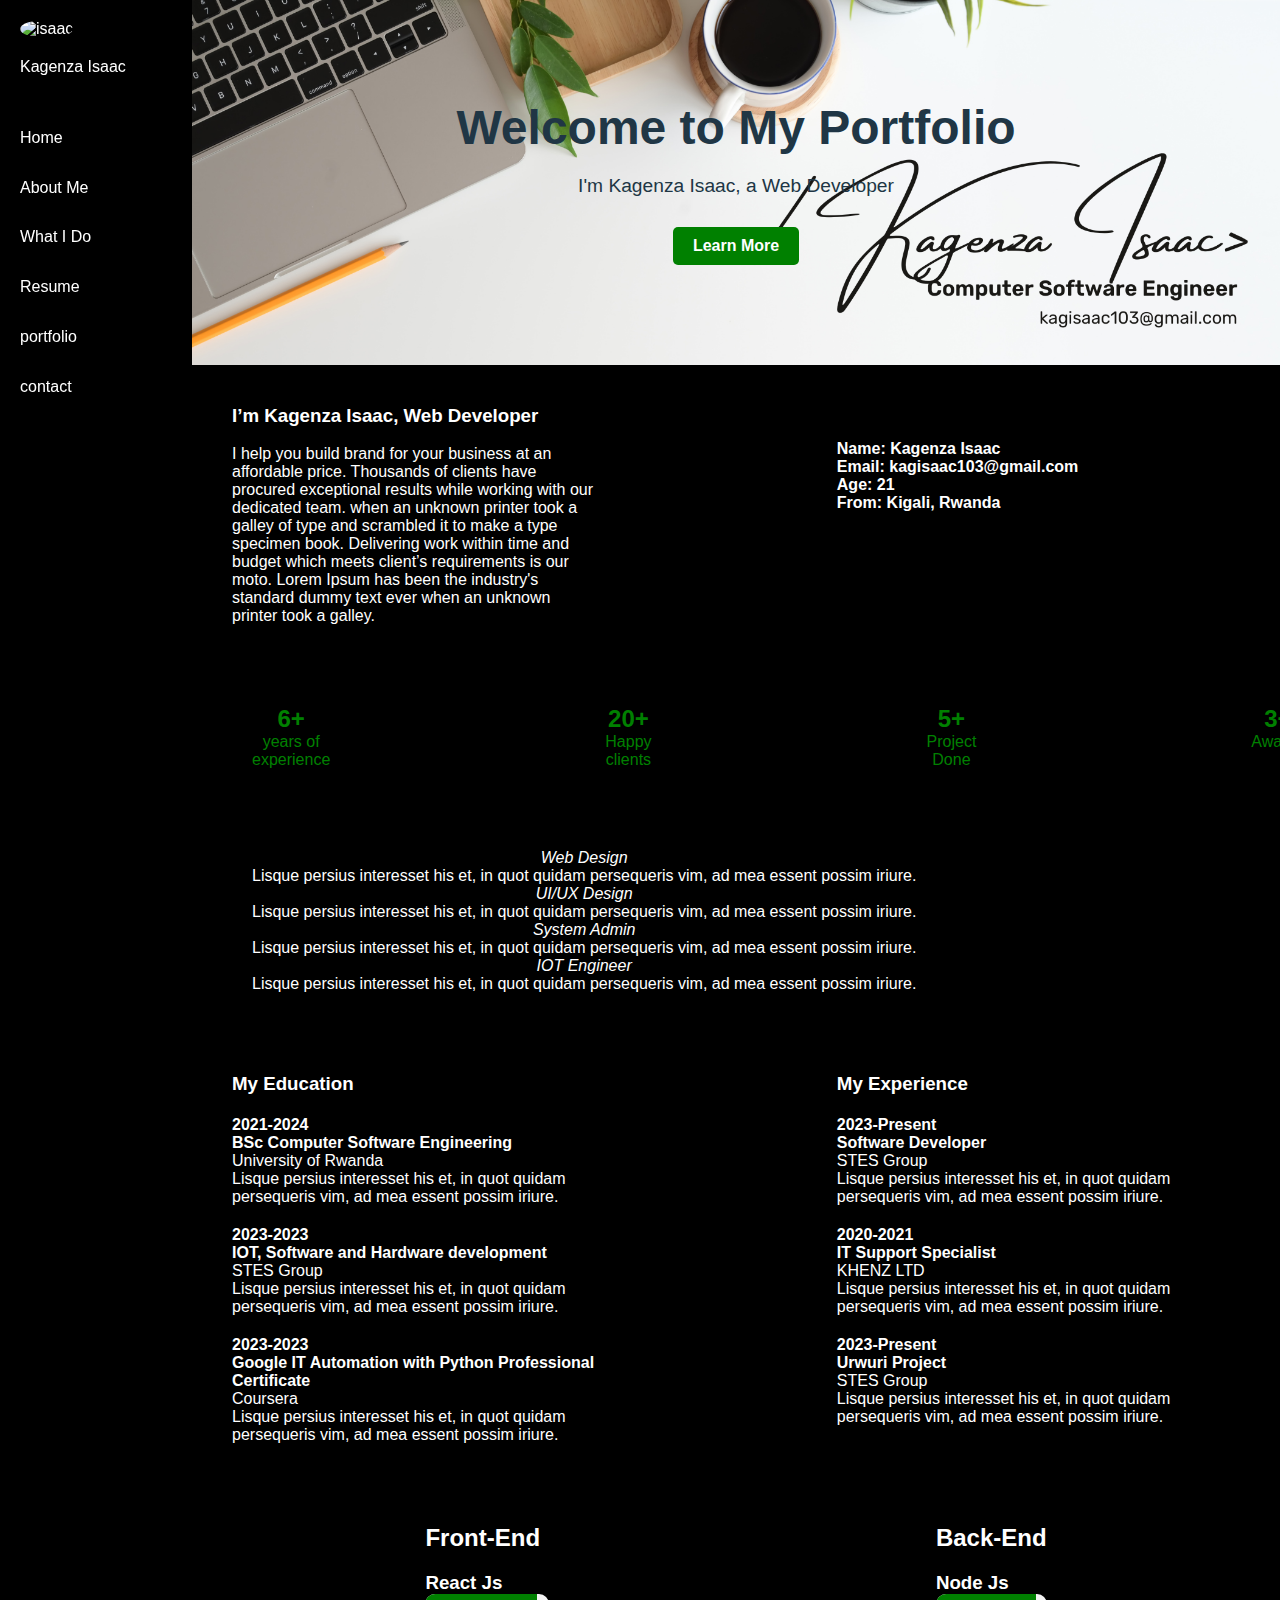
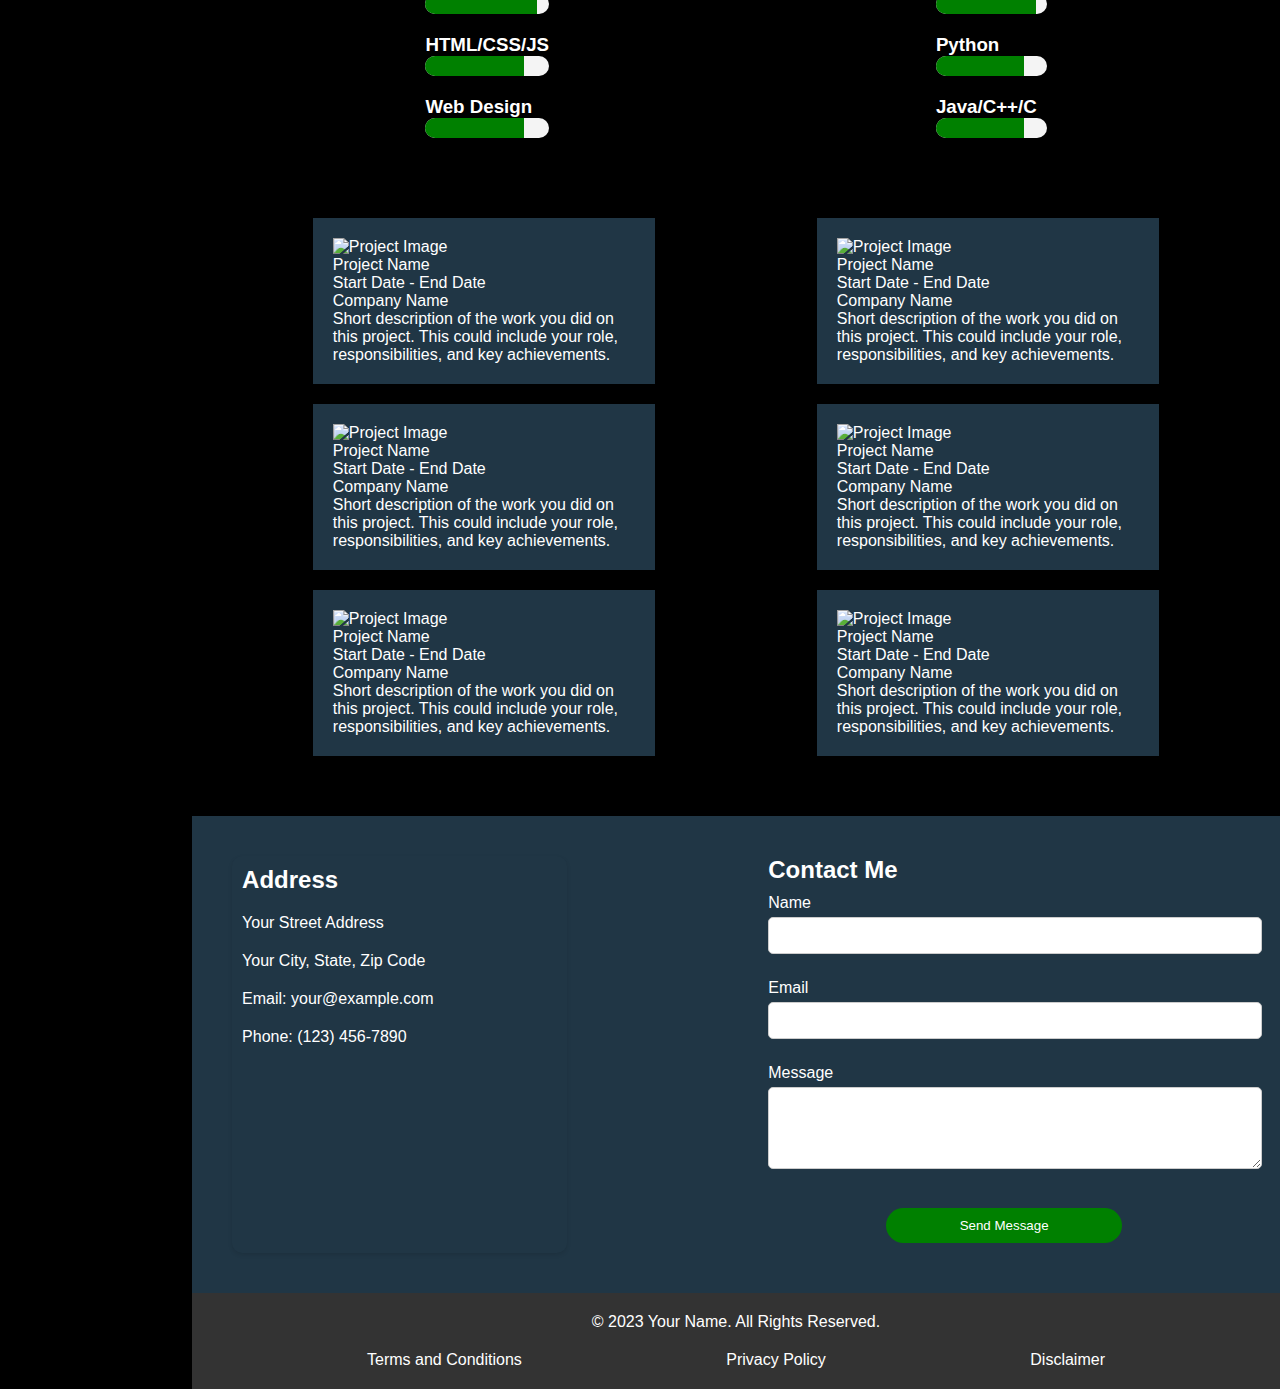
==== index.html @ 33e5f8c3 "my portfolio" ====
<!DOCTYPE html>
<html lang="en">
<head>
    <meta charset="UTF-8">
    <meta name="viewport" content="width=device-width, initial-scale=1.0">
    <link rel="stylesheet" href="https://cdnjs.cloudflare.com/ajax/libs/font-awesome/6.4.2/css/all.min.css" integrity="sha512-z3gLpd7yknf1YoNbCzqRKc4qyor8gaKU1qmn+CShxbuBusANI9QpRohGBreCFkKxLhei6S9CQXFEbbKuqLg0DA==" crossorigin="anonymous" referrerpolicy="no-referrer" />
    <link rel="stylesheet" href="./stayle.css">
    <title>Isaac</title>
</head>
<header>
  <nav>
    <div><img src="./Myself/isaac_pic1.jpg" alt="isaac"><br> Kagenza Isaac</div>
        <div>
            <ul>
                <li>Home</li>
                <li>About Me</li>
                <li>What I Do</li>
                <li>Resume</li>
                <li>portfolio</li>
                <li>contact</li>
            </ul>
        </div>
   </nav>     
</header>

  
    
<body>
  <section class="hero">
    <div class="hero-content">
      <h1>Welcome to My Portfolio</h1>
      <p>I'm Kagenza Isaac, a Web Developer</p>
      <a href="#about" class="cta-button">Learn More</a>
    </div>
  </section>
    <div id="about">
     
      
        <div id="dicription">
            <h3>I’m Kagenza Isaac, Web Developer</h3>
            <p>I help you build brand for your business at an affordable price. Thousands of clients have procured exceptional results while working with our dedicated team. when an unknown printer took a galley of type and scrambled it to make a type specimen book.
                Delivering work within time and budget which meets client’s requirements is our moto. Lorem Ipsum has been the industry's standard dummy text ever when an unknown printer took a galley.</p>    
        </div>
        <div id="address-location">
            <h4><b>Name:</b> Kagenza Isaac</h4>
            <h4><b>Email:</b> kagisaac103@gmail.com</h4>
            <h4><b>Age:</b> 21</h4>
            <h4><b>From:</b> Kigali, Rwanda</h4>           

        </div>

    </div>
    <div id="experience">
        <div id="exp_block">
            <h2>6+</h2>
            <p>years of experience</p>
        </div>
        <div id="exp_block">
            <h2>20+</h2>
            <p>Happy clients</p>
        </div>
        <div id="exp_block">
            <h2>5+</h2>
            <p>Project Done</p>
        </div>
        <div id="exp_block">
            <h2>3+</h2>
            <p>Awards</p>
        </div>

    </div>
    <div id="what_i_do">
        <div id="task">
            <i class="fa-solid fa-laptop fa-beat-fade">Web Design</i>
            <p>Lisque persius interesset his et, in quot quidam persequeris vim, ad mea essent possim iriure.</p>
                   
        </div>
        <div id="task">
            <i class="fa-solid fa-laptop fa-beat-fade">UI/UX Design</i>
            <p>Lisque persius interesset his et, in quot quidam persequeris vim, ad mea essent possim iriure.</p>
                   
        </div>
        <div id="task">
            <i class="fa-solid fa-laptop fa-beat-fade">System Admin</i>
            <p>Lisque persius interesset his et, in quot quidam persequeris vim, ad mea essent possim iriure.</p>
                   
        </div>
        <div id="task">
            <i class="fa-solid fa-laptop fa-beat-fade">IOT Engineer</i>
            <p>Lisque persius interesset his et, in quot quidam persequeris vim, ad mea essent possim iriure.</p>
                   
        </div>

    </div>
    <div id="resume">
        <div id="education">
            <h3>My Education</h3>
            <div id="edu_componet">
                <p><b>2021-2024</b></p>
                <h4>BSc Computer Software Engineering</h4>
                <p>University of Rwanda</p>
                <p>Lisque persius interesset his et, in quot quidam persequeris vim, ad mea essent possim iriure.</p>
                
            </div>
            <div id="edu_componet">
                <p><b>2023-2023</b></p>
                <h4>IOT, Software and Hardware development</h4>
                <p>STES Group</p>
                <p>Lisque persius interesset his et, in quot quidam persequeris vim, ad mea essent possim iriure.</p>
                
            </div>
            <div id="edu_componet">
                <p><b>2023-2023</b></p>
                <h4>Google IT Automation with Python Professional Certificate</h4>
                <p>Coursera </p>
                <p>Lisque persius interesset his et, in quot quidam persequeris vim, ad mea essent possim iriure.</p>
                
            </div>
           
        </div>
        <div id="education">
            <h3>My Experience</h3>
            <div id="edu_componet">
                <p><b>2023-Present</b></p>
                <h4>Software  Developer</h4>
                <p>STES Group</p>
                <p>Lisque persius interesset his et, in quot quidam persequeris vim, ad mea essent possim iriure.</p>
                
            </div>
            <div id="edu_componet">
                <p><b>2020-2021</b></p>
                <h4>IT Support Specialist</h4>
                <p>KHENZ LTD</p>
                <p>Lisque persius interesset his et, in quot quidam persequeris vim, ad mea essent possim iriure.</p>
                
            </div>
            <div id="edu_componet">
                <p><b>2023-Present</b></p>
                <h4>Urwuri Project</h4>
                <p>STES Group </p>
                <p>Lisque persius interesset his et, in quot quidam persequeris vim, ad mea essent possim iriure.</p>
                
            </div>
           
        </div>

    </div>
    <div id="my_skill">
        <div class="frontEnd-skill">
            <h2>Front-End</h2>
            <div class="skill-item">
              <h3>React Js</h3>
              <div class="progress">
                <div class="progress-bar" style="width: 90%;"></div>
              </div>
            </div>
            <div class="skill-item">
              <h3>HTML/CSS/JS</h3>
              <div class="progress">
                <div class="progress-bar" style="width: 80%;"></div>
              </div>
            </div>
            <div class="skill-item">
                <h3>Web Design</h3>
                <div class="progress">
                  <div class="progress-bar" style="width: 80%;"></div>
                </div>
              </div>
            <!-- Add more skill items here -->
          </div>
          <div class="BackEnd-skill">
            <h2>Back-End </h2>
            <div class="skill-item">
              <h3>Node Js</h3>
              <div class="progress">
                <div class="progress-bar" style="width: 90%;"></div>
              </div>
            </div>
            <div class="skill-item">
              <h3>Python </h3>
              <div class="progress">
                <div class="progress-bar" style="width: 80%;"></div>
              </div>
            </div>
            <div class="skill-item">
                <h3>Java/C++/C </h3>
                <div class="progress">
                  <div class="progress-bar" style="width: 80%;"></div>
                </div>
              </div>
            <!-- Add more skill items here -->
          </div>  
    </div>
    <div id="My-work">
        <div class="card">
            <img src="/Myself/custom-duty.jpg" alt="Project Image">
            <div class="card-content">
              <div class="project-name">Project Name</div>
              <div class="date">Start Date - End Date</div>
              <div class="company">Company Name</div>
              <div class="description">
                Short description of the work you did on this project. This could include your role, responsibilities, and key achievements.
              </div>
            </div>
          </div>
          <div class="card">
            <img src="/Myself/custom-duty.jpg" alt="Project Image">
            <div class="card-content">
              <div class="project-name">Project Name</div>
              <div class="date">Start Date - End Date</div>
              <div class="company">Company Name</div>
              <div class="description">
                Short description of the work you did on this project. This could include your role, responsibilities, and key achievements.
              </div>
            </div>
          </div>
          <div class="card">
            <img src="/Myself/custom-duty.jpg" alt="Project Image">
            <div class="card-content">
              <div class="project-name">Project Name</div>
              <div class="date">Start Date - End Date</div>
              <div class="company">Company Name</div>
              <div class="description">
                Short description of the work you did on this project. This could include your role, responsibilities, and key achievements.
              </div>
            </div>
          </div>
        <div class="card">
            <img src="/Myself/custom-duty.jpg" alt="Project Image">
            <div class="card-content">
              <div class="project-name">Project Name</div>
              <div class="date">Start Date - End Date</div>
              <div class="company">Company Name</div>
              <div class="description">
                Short description of the work you did on this project. This could include your role, responsibilities, and key achievements.
              </div>
            </div>
          </div>
          <div class="card">
            <img src="/Myself/custom-duty.jpg" alt="Project Image">
            <div class="card-content">
              <div class="project-name">Project Name</div>
              <div class="date">Start Date - End Date</div>
              <div class="company">Company Name</div>
              <div class="description">
                Short description of the work you did on this project. This could include your role, responsibilities, and key achievements.
              </div>
            </div>
          </div>
          <div class="card">
            <img src="/Myself/custom-duty.jpg" alt="Project Image">
            <div class="card-content">
              <div class="project-name">Project Name</div>
              <div class="date">Start Date - End Date</div>
              <div class="company">Company Name</div>
              <div class="description">
                Short description of the work you did on this project. This could include your role, responsibilities, and key achievements.
              </div>
            </div>
          </div>

    </div>
    <div id="contact">
        <div class="contact-container">
            <div class="address">
                <h2>Address</h2>
                <p>Your Street Address</p>
                <p>Your City, State, Zip Code</p>
                <p>Email: your@example.com</p>
                <p>Phone: (123) 456-7890</p>
                <div class="social-icons">
                  <a href="#"><i class="fab fa-facebook"></i></a>
                  <a href="#"><i class="fab fa-twitter"></i></a>
                  <a href="#"><i class="fab fa-linkedin"></i></a>
                  <a href="#"><i class="fa-brands fa-instagram"></i></a>
                  <!-- Add more social media icons here -->
                </div>
              </div>
            <div class="contact-form">
              <h2>Contact Me</h2>
              <form>
                <div class="form-group">
                  <label for="name">Name</label>
                  <input type="text" id="name" name="name" required>
                </div>
                <div class="form-group">
                  <label for="email">Email  </label>
                  <input type="text" id="email" name="email" required>
                </div>
                <div class="form-group">
                  <label for="message">Message</label>
                  <textarea id="message" name="message" rows="4" required></textarea>
                </div>
                <button type="submit">Send Message</button>
              </form>
            </div>
          </div>


    </div>
    <footer>
        <div class="footer">
            &copy; 2023 Your Name. All Rights Reserved.
            <div class="footer-links">
              <a href="#">Terms and Conditions</a>
              <a href="#">Privacy Policy</a>
              <a href="#">Disclaimer</a>
            </div>
          </div>
    </footer>
    
</body>
</html>
---- stayle.css ----
/* Reset default margin and padding */
body, h1, h2, h3, h4, p, ul, li {
    margin: 0;
    padding: 0;
  }
  

  
  /* Set up responsive font size */
  html {
    font-size: 16px;
  }
  
  @media (max-width: 768px) {
    html {
      font-size: 14px;
    }
  }
  
  /* Basic styling */
  body {
    font-family: Arial, sans-serif;
    background-color: #f4f4f4;
  }
  /* Dark mode */

body {
    color: white;
    background-color: #000000;
    padding-left: 15%;
  }
  /* Header */
header {
    display: flex;
    flex-direction: column;
    justify-content: space-between;
    align-items: center;
    padding: 20px;
    /* background-color: #203645; */
    background-image: url("./Myself/water.jpg");
    color: white;
    position: fixed;
    left: 0;
    top: 0;
    bottom: 0;
  }
  
  header img {
    width: 100px;
    height: 100px;
    border-radius: 50%;
    margin-bottom: 20px;
  }
  
  header ul {
    list-style: none;
    display: flex;
    flex-direction: column;
    margin-top: 50%;
  }
  
  header li {
    margin-bottom: 30%;
    cursor: pointer;
  }
  
  /* Main content sections */
  #about, #experience, #what_i_do, #resume, #my_skill, #My-work, #contact {
    padding: 40px;
  }
  .hero {
    background-image: url('./Myself/linkedin\ banner.png');
    background-size:cover;
        
    background-position: center;
    color: #203645;
    text-align: center;
    padding: 100px 0;
  }
  .hero back
  .hero-content {
    max-width: 800px;
    margin: 0 auto;
  
  }
  
  .hero h1 {
    font-size: 3rem;
    margin-bottom: 20px;
  }
  
  .hero p {
    font-size: 1.2rem;
    margin-bottom: 30px;
  }
  
  .cta-button {
    display: inline-block;
    background-color: green;
    color: white;
    padding: 10px 20px;
    border: none;
    border-radius: 5px;
    text-decoration: none;
    font-weight: bold;
    transition: background-color 0.3s ease;
  }
  
  .cta-button:hover {
    background-color: darkgreen;
  }
  

  
  /* About section */
  #about {
    display: flex;
    justify-content:flex-end;
    padding: 40px;
    gap: 20%;
    
  }
  #dicription h3{
    margin-bottom: 5%;
  }
  #address-location{
    margin: 3.5%;
    align-items: flex-end;

  }



  
  
  #about > div {
    width: 48%;
  }
  
  /* Experience section */
  #experience {
    display: flex;
    justify-content: start;
    align-items: start;
    padding: 40px;
    color: green;  
    background-color: #000000;
    text-size-adjust: 10%;
    
    gap: 45%;
  }
  
  #exp_block {
    text-align: center;
    padding: 0 20px;
  }
  
  /* What I Do section */
  #what_i_do {
    display: flex;
    flex-wrap: wrap;
    justify-content:start;
    align-items: center;
    padding: 40px;
    
  }
  
  #task {
    
    text-align: center;
    padding: 0 20px;
    /* width: 15%; */
  }
  
  /* Resume section */
  #resume {
    display: flex;
    justify-content: space-between;
    padding: 40px;
    gap: 20%;
  }
  
  #education, #experience {
    width: 48%;
    

  }
  #edu_componet{
    padding-top: 5%;
    
  }
  
  /* My Skill section */
  #my_skill {
    display: flex;
    justify-content: space-around;
    align-items: center;
    padding: 40px;
  }
  
  .skill-item {
    margin-top: 20px;
  }
  
  .progress {
    background-color: #f4f4f4;
    height: 20px;
    border-radius: 10px;
    overflow: hidden;
  }
  
  .progress-bar {
    background-color: green;
    height: 100%;
  }
  
  /* My Work section */
  #My-work {
    display: flex;
    justify-content: space-around;
    align-items: center;
    flex-wrap: wrap;
    padding: 40px;
  }
  
  .card {
    width: 30%;
    height: 40%;
    padding: 20px;
    background-color: #203645;
    box-shadow: 0 2px 4px rgba(0, 0, 0, 0.1);
    margin-bottom: 20px;
  }
  
  .card img {
    max-width: 100%;
    max-height: 100%;
  }
  
  /* Contact section */
  #contact {
    padding: 40px;
    background-color: #203645;
  }
  
  .contact-container {
    display: flex;
    justify-content: space-between;
    gap: 20%;
  }
  
  .address {
    width: 40%;
    background-color: #203645;
    padding: 1%;
    border-radius: 10px;
    box-shadow: 0 2px 4px rgba(0, 0, 0, 0.1);
  }
  .address h2{
    margin-bottom: 5%;
  }
  .address p{
    margin-top: 20px;
  }
  .address div{
    margin-top: 20px;
  }
  .address a{
    margin-right:30px ;
    color: green;
  }
  .contact-form {
    width: 60%;
    margin: 0 auto; /* Center the form horizontally */
  }
  
  form {
    display: flex;
    flex-direction: column;
    margin-top: 10px; /* Adjust margin for better spacing */
  }
  
  .form-group {
    margin-bottom: 20px;
  }
  
  input,
  textarea {
    padding: 10px;
    border: 1px solid #ccc;
    border-radius: 5px;
    width: 100%; /* Use full width of the container */
    margin: 5px 0; /* Adjust vertical margin for spacing */
  }
  
  button {
    background-color: green;
    color: #fff;
    padding: 10px 20px;
    border: none;
    border-radius: 50px;
    cursor: pointer;
    width: 50%; /* Adjust button width */
    margin: 10px auto; /* Center the button horizontally and add margin */
  }
  
  
  /* Footer */
  footer {
    text-align: center;
    padding: 20px;
    background-color: #333;
    color: #fff;
    
  }
  
  .footer-links a {
    color: #fff;
    margin: 0 100px;
    margin-top: 100px;
   
    text-decoration: none;
  
  }
  .footer-links{
    margin-top: 20px;
  }
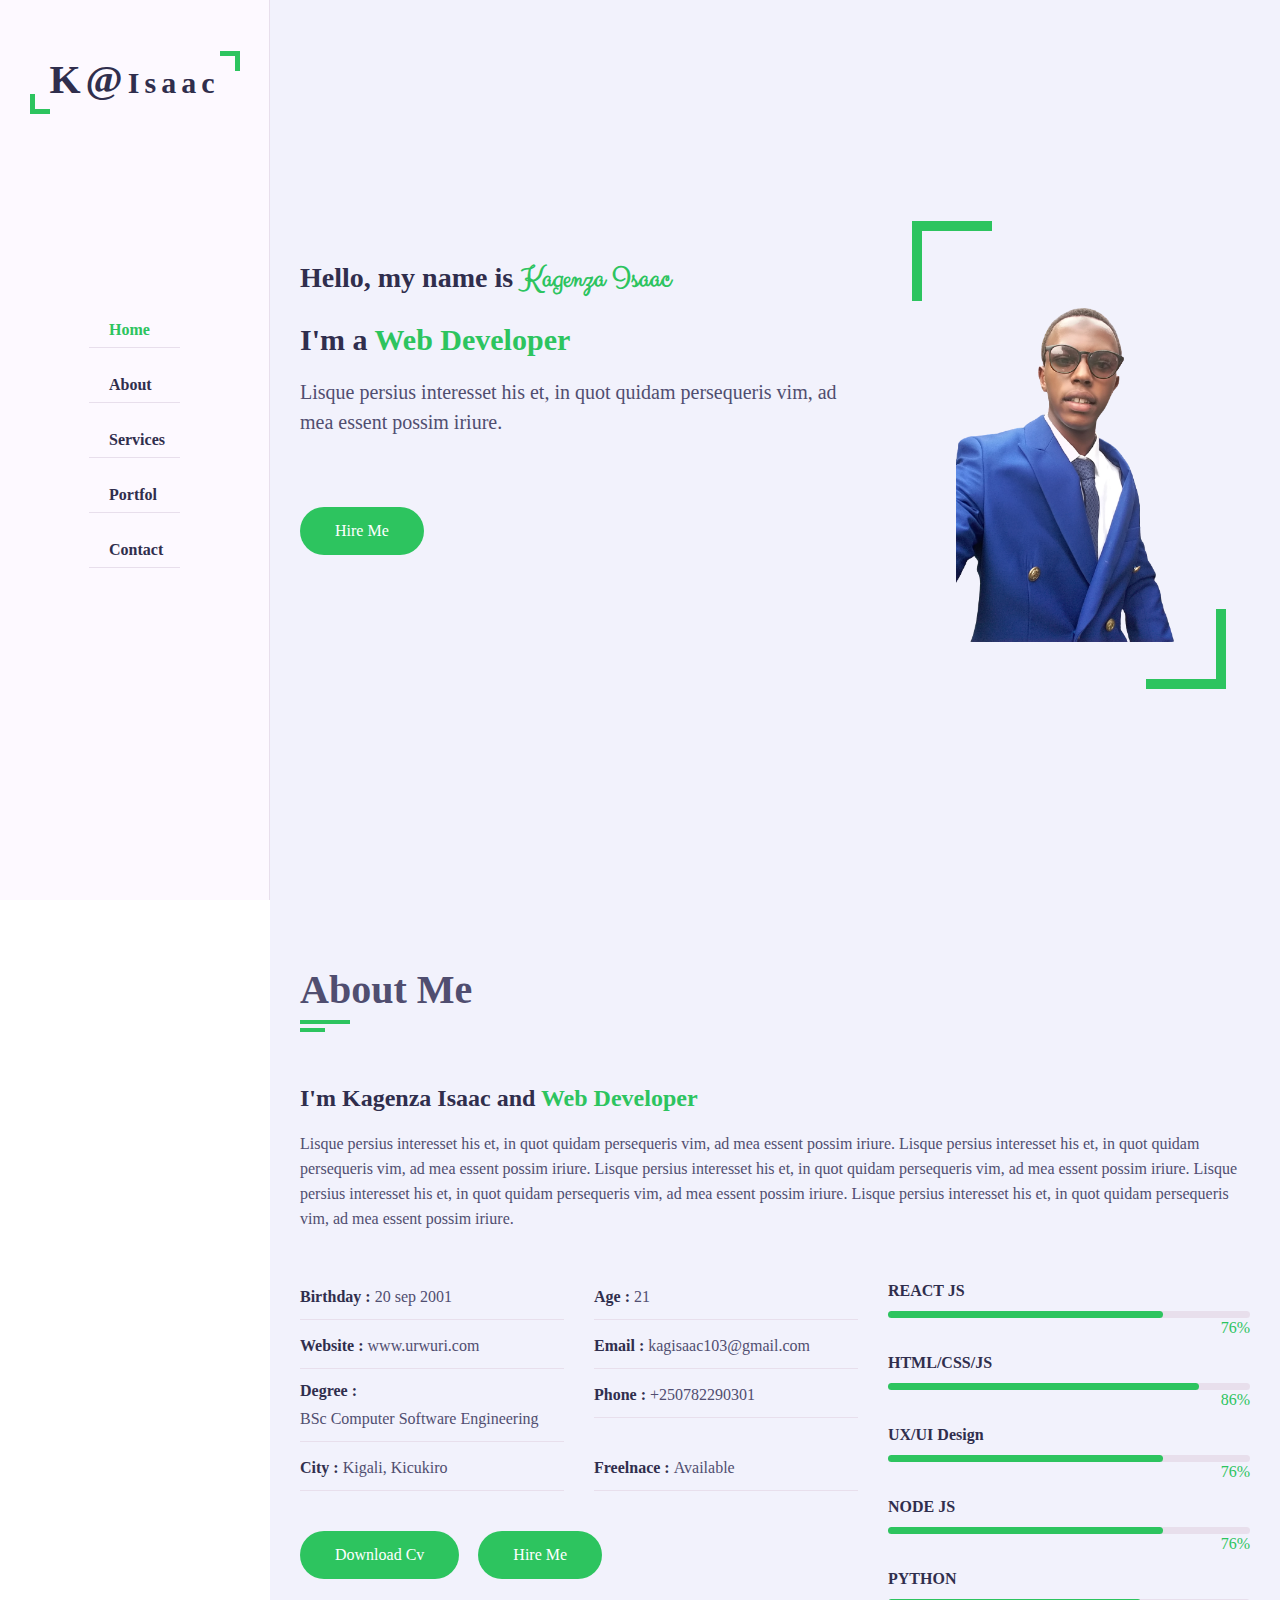
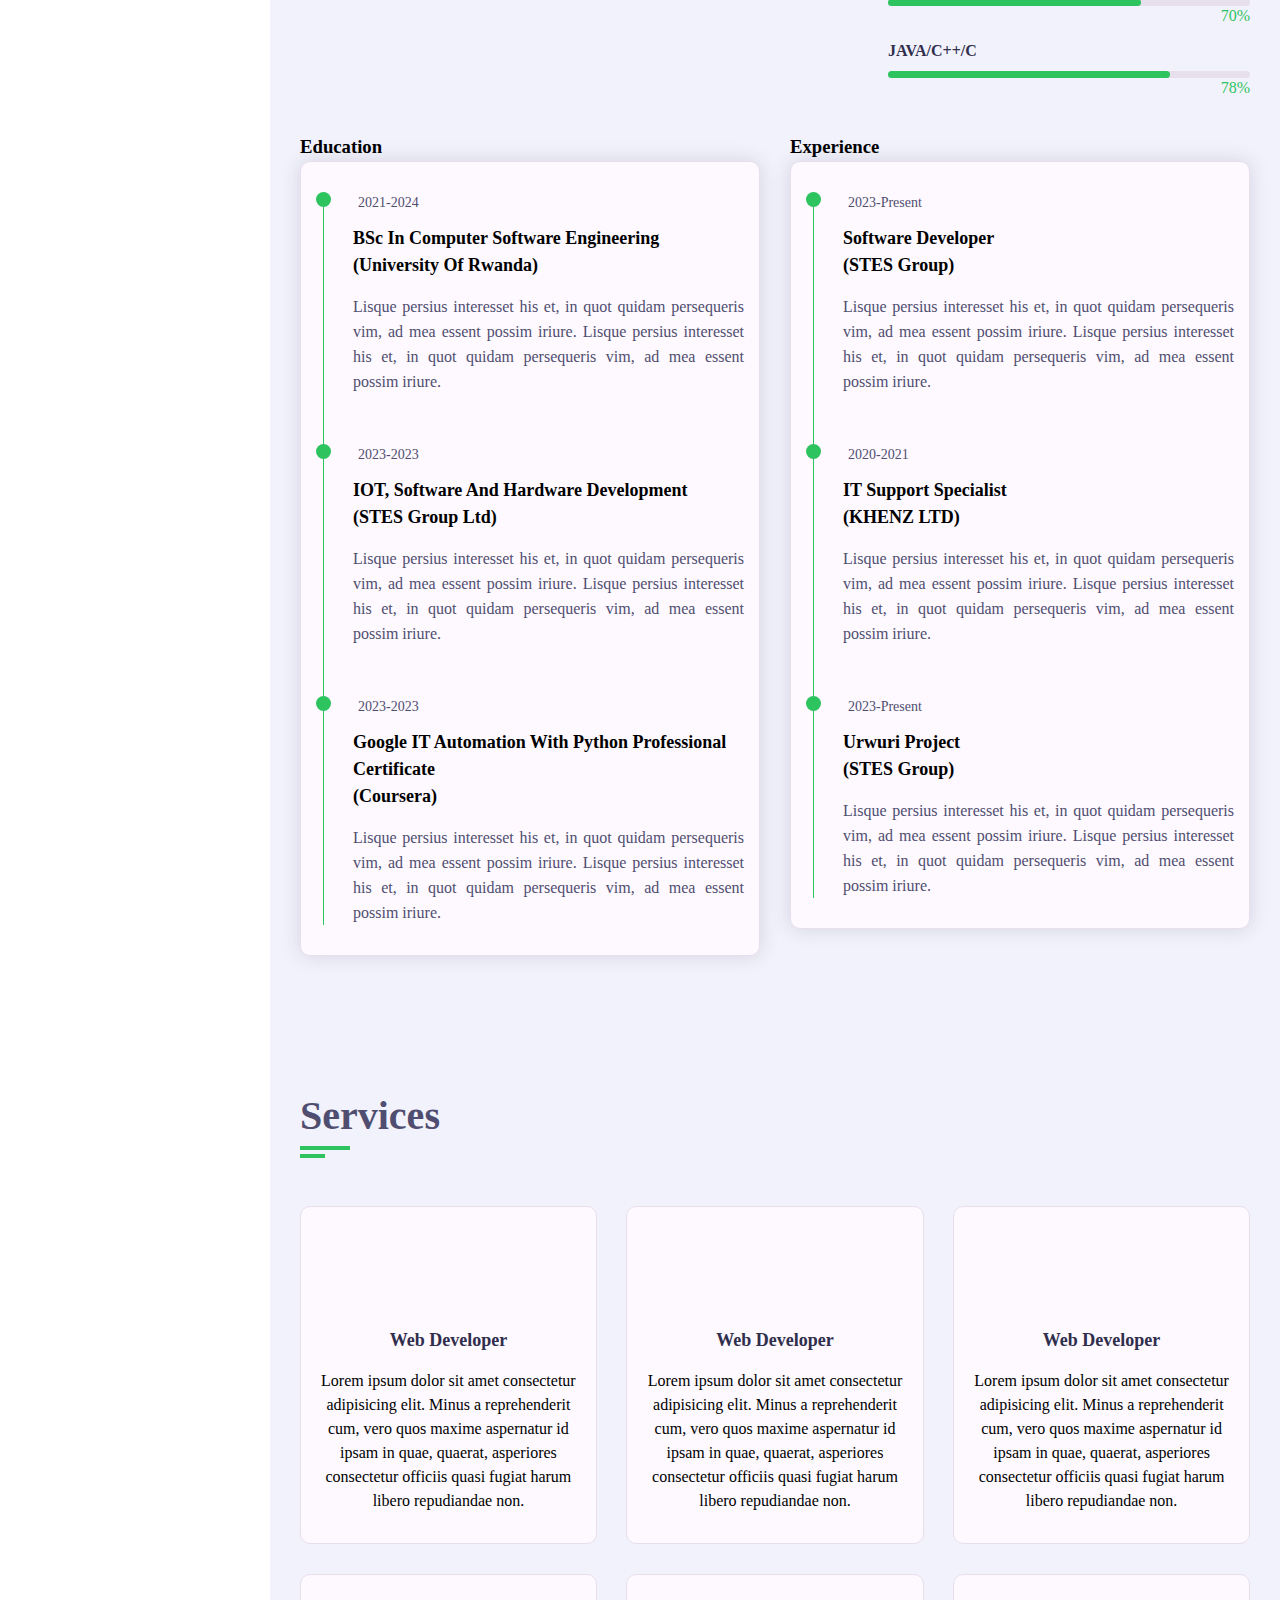
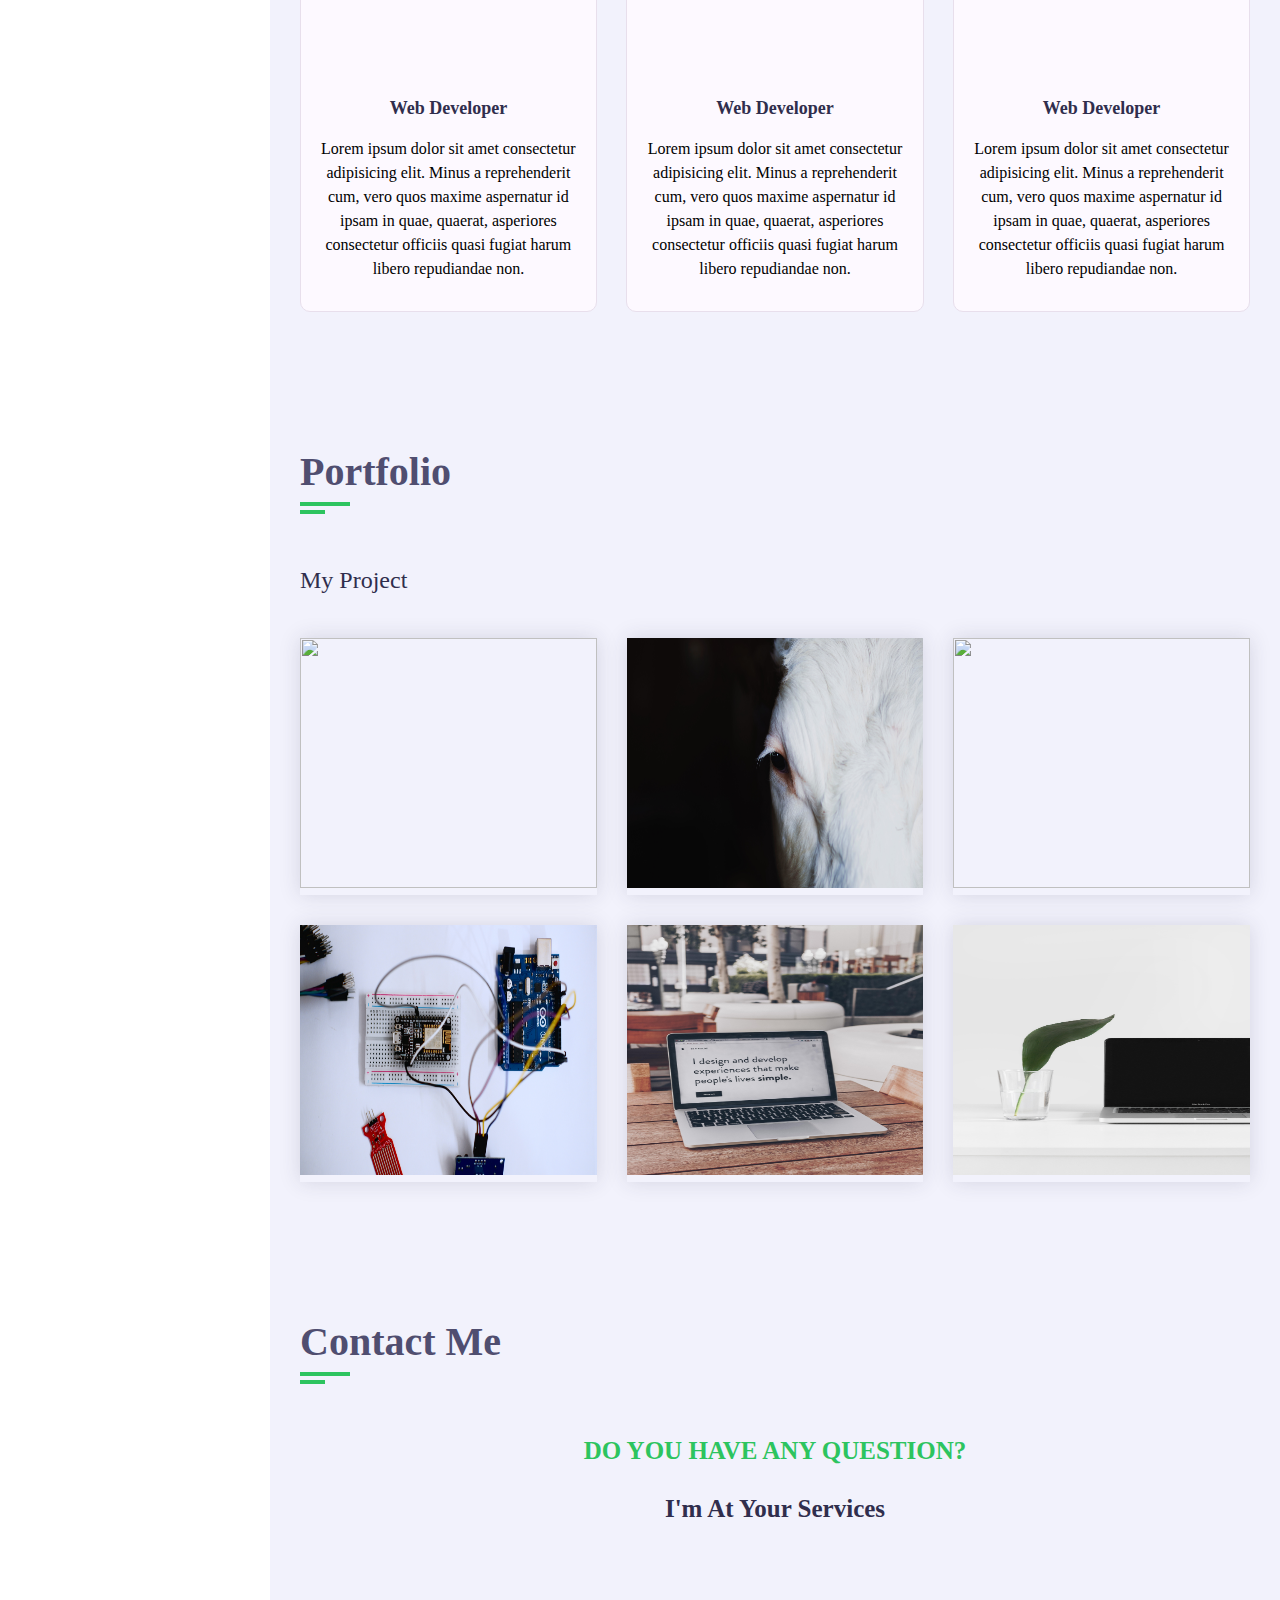
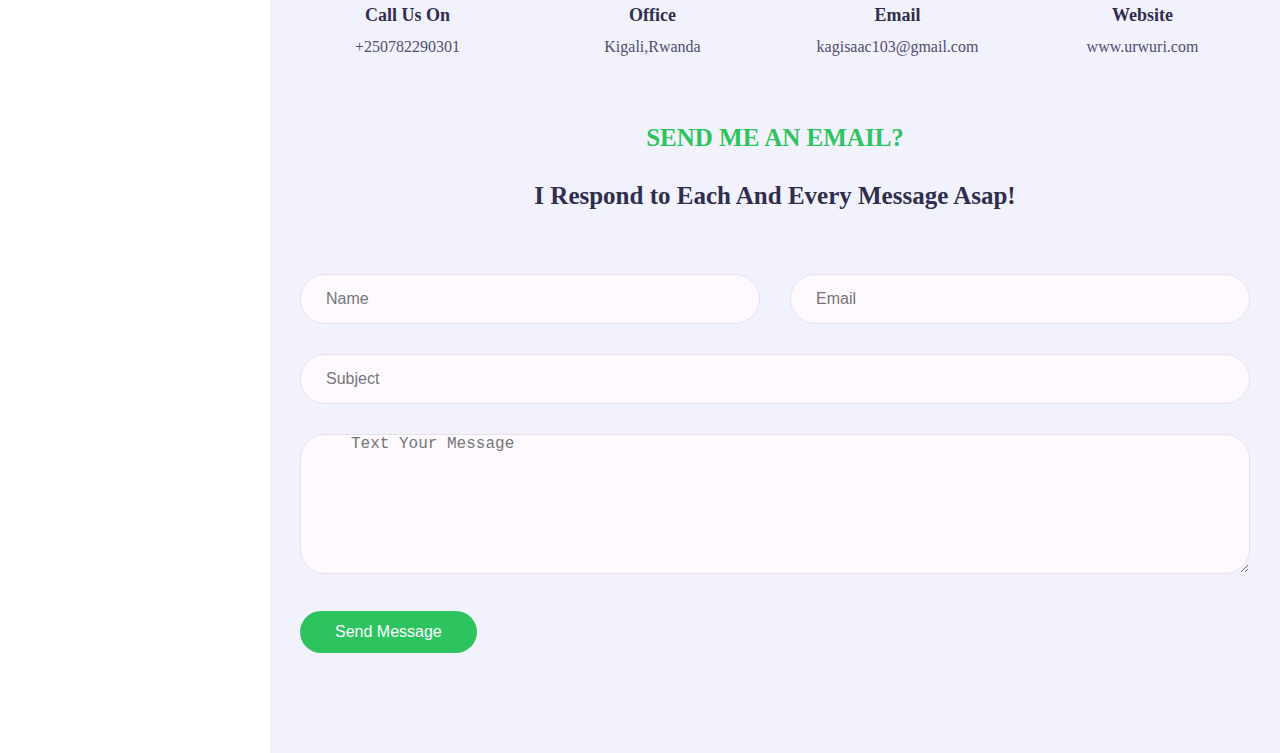
==== commit 34855f0d: "second commit for file management while preparering for deployment" ====
--- a/index.html
+++ b/index.html
@@ -4,310 +4,538 @@
     <meta charset="UTF-8">
     <meta name="viewport" content="width=device-width, initial-scale=1.0">
     <link rel="stylesheet" href="https://cdnjs.cloudflare.com/ajax/libs/font-awesome/6.4.2/css/all.min.css" integrity="sha512-z3gLpd7yknf1YoNbCzqRKc4qyor8gaKU1qmn+CShxbuBusANI9QpRohGBreCFkKxLhei6S9CQXFEbbKuqLg0DA==" crossorigin="anonymous" referrerpolicy="no-referrer" />
-    <link rel="stylesheet" href="./stayle.css">
-    <title>Isaac</title>
+    <link rel="stylesheet" href="./style.css">
+    <title>Is-haaq</title>
 </head>
-<header>
-  <nav>
-    <div><img src="./Myself/isaac_pic1.jpg" alt="isaac"><br> Kagenza Isaac</div>
-        <div>
-            <ul>
-                <li>Home</li>
-                <li>About Me</li>
-                <li>What I Do</li>
-                <li>Resume</li>
-                <li>portfolio</li>
-                <li>contact</li>
-            </ul>
+<body>
+    <!-- ====main container start ==== -->
+    <div class="main-container">
+
+        <!-- ====aside start ==== -->
+        <div class="aside " id="aside">
+           <div class="logo">
+            <a href="#"><span>k@</span>isaac</a>
+           </div>
+           <div class="nav-toggler">
+            <span></span>
+           </div>
+           <ul class="nav">
+            <li><a href="#" class="active"><i class="fa fa-home"></i>Home</a></li>
+            <li><a href="#about" ><i class="fa fa-user"></i>About</a></li>
+            <li><a href="#services" ><i class="fa fa-list"></i>Services</a></li>
+            <li><a href="#portfolio" ><i class="fa fa-briefcase"></i>Portfol</a></li>
+            <li><a href="#contact" ><i class="fa fa-comment"></i>Contact</a></li>
+
+
+
+
+           </ul>
         </div>
-   </nav>     
-</header>
-
-  
-    
-<body>
-  <section class="hero">
-    <div class="hero-content">
-      <h1>Welcome to My Portfolio</h1>
-      <p>I'm Kagenza Isaac, a Web Developer</p>
-      <a href="#about" class="cta-button">Learn More</a>
+        <!-- ====aside ends ==== -->
+
+        <div class="main-content">
+            <!-- ====Home section start ==== -->
+            <section class="home section  ">
+             <div class="container">
+               <div class="row">
+                <div class="home-info padd-15">
+                    <h3 class="hello">Hello, my name is <span>Kagenza Isaac</span></h3>
+                    <h3 class="my-profession">I'm a <span class="typing">Web Developer</span></h3>
+                    <p>Lisque persius interesset his et, in quot quidam persequeris vim, ad mea essent possim iriure.</p>
+                    <a href="#contact" class="btn hire-me">Hire Me</a>
+                </div>
+                <div class="home-img padd-15">
+                    <img src="../Myself/profile_san_background.png" alt="">
+                </div>
+               </div>
+            </div>
+            </section>      
+
+            <!-- ====Home section ends ==== -->
+            <!-- ====About section start ==== -->
+            <section class="about section " id="about">
+                <div class="container">
+                    <div class="row">
+                        <div class="section-title padd-15">
+                            <h2>About Me</h2>
+                        </div>
+                    </div>
+                    <div class="row">
+                        <div class="about-content padd-15">
+                            <div class="row">
+                                <div class="about-text padd-15">
+                                    <h3>I'm Kagenza Isaac and <span>Web Developer</span></h3>
+                                    <p>Lisque persius interesset his et, in quot quidam persequeris vim, ad mea essent possim iriure.
+                                        Lisque persius interesset his et, in quot quidam persequeris vim, ad mea essent possim iriure.
+                                        Lisque persius interesset his et, in quot quidam persequeris vim, ad mea essent possim iriure.
+                                        Lisque persius interesset his et, in quot quidam persequeris vim, ad mea essent possim iriure.
+                                        Lisque persius interesset his et, in quot quidam persequeris vim, ad mea essent possim iriure.
+                                    </p>
+                                </div>
+                            </div>
+                            <div class="row">
+                                <div class="personal-info padd-15">
+                                    <div class="row">
+                                        <div class="info-item padd-15">
+                                            <p>Birthday : <span>20 sep 2001</span></p>
+                                        </div>
+                                        <div class="info-item padd-15">
+                                            <p>Age : <span>21</span></p>
+                                        </div>
+                                        <div class="info-item padd-15">
+                                            <p>Website : <span>www.urwuri.com</span></p>
+                                        </div>
+                                        <div class="info-item padd-15">
+                                            <p>Email : <span>kagisaac103@gmail.com</span></p>
+                                        </div>
+                                        <div class="info-item padd-15">
+                                            <p>Degree : <span>BSc Computer Software Engineering</span></p>
+                                        </div>
+                                        <div class="info-item padd-15">
+                                            <p>Phone : <span>+250782290301</span></p>
+                                        </div>
+                                        <div class="info-item padd-15">
+                                            <p>City : <span>Kigali, Kicukiro</span></p>
+                                        </div>
+                                        <div class="info-item padd-15">
+                                            <p>Freelnace : <span>Available</span></p>
+                                        </div>                                        
+                                    </div>
+                                    <div class="row">
+                                        <div class="buttons padd-15">
+                                            <a href="#" class="btn">Download Cv</a>
+                                            <a href="#contact" class="btn hire-me">Hire Me</a>
+                                            
+                                        </div>
+                                    </div>
+                                </div>
+                                <div class="skills padd-15">
+                                    <div class="row">
+                                        <div class="skills-item padd-15">
+                                            <h5>REACT JS</h5>
+                                            <div class="progress">
+                                            <div class="progress-in" style="width: 76%;"></div>
+                                            <div class="skill-percent">76%</div>
+                                            </div>                                        
+                                        </div>
+                                        <div class="skills-item padd-15">
+                                            <h5>HTML/CSS/JS</h5>
+                                            <div class="progress">
+                                            <div class="progress-in" style="width: 86%;"></div>
+                                            <div class="skill-percent">86%</div>
+
+                                            </div>
+                                            
+                                        </div>
+                                        <div class="skills-item padd-15">
+                                            <h5>UX/UI Design</h5>
+                                            <div class="progress">
+                                            <div class="progress-in" style="width: 76%;"></div>
+                                            <div class="skill-percent">76%</div>
+                                            </div>
+                                            
+                                        </div>
+                                        <div class="skills-item padd-15">
+                                            <h5>NODE JS</h5>
+                                            <div class="progress">
+                                            <div class="progress-in" style="width: 76%;"></div>
+                                            <div class="skill-percent">76%</div>
+                                            </div>
+                                            
+                                        </div>
+                                        <div class="skills-item padd-15">
+                                            <h5>PYTHON</h5>
+                                            <div class="progress">
+                                            <div class="progress-in" style="width: 70%;"></div>
+                                            <div class="skill-percent">70%</div>
+                                            </div>
+                                            
+                                        </div>
+                                        <div class="skills-item padd-15">
+                                            <h5>JAVA/C++/C</h5>
+                                            <div class="progress">
+                                            <div class="progress-in" style="width: 78%;"></div>
+                                            <div class="skill-percent">78%</div>
+                                            </div>
+                                            
+                                        </div>
+                                    </div>
+                                </div>
+                            </div>
+                            <div class="row">
+                                <div class="education padd-15">
+                                    <h3 class="title">Education</h3>
+                                    <div class="row">
+                                        <div class="timeline-box padd-15">
+                                            <div class="timeline shadow-dark">
+                                                <!-- ======timeline item===== -->
+                                                <div class="timeline-item">
+                                                    <div class="circle-dot"></div>
+                                                       <h3 class="timeline-date">
+                                                         <i class="fa fa-calendar"></i> 2021-2024 
+                                                           
+                                                       </h3>
+                                                       <h4 class="timeline-title">BSc in Computer Software Engineering <br>(University of Rwanda) </h4> 
+                                                       <p class="timeline-text">
+                                                        Lisque persius interesset his et, in quot quidam persequeris vim, ad mea essent possim iriure.
+                                                        Lisque persius interesset his et, in quot quidam persequeris vim, ad mea essent possim iriure.                           
+                                                       </p>                                              
+                                                </div>
+                                                 <!-- ======timeline item===== -->
+                                                 <div class="timeline-item">
+                                                    <div class="circle-dot"></div>
+                                                       <h3 class="timeline-date">
+                                                         <i class="fa fa-calendar"></i> 2023-2023
+                                                       </h3>
+                                                       <h4 class="timeline-title">IOT, Software and Hardware development <br>(STES Group ltd) </h4> 
+                                                       <p class="timeline-text">
+                                                        Lisque persius interesset his et, in quot quidam persequeris vim, ad mea essent possim iriure.
+                                                        Lisque persius interesset his et, in quot quidam persequeris vim, ad mea essent possim iriure.                           
+                                                       </p>                                              
+                                                </div>
+                                                 <!-- ======timeline item===== -->
+                                                 <div class="timeline-item">
+                                                    <div class="circle-dot"></div>
+                                                       <h3 class="timeline-date">
+                                                         <i class="fa fa-calendar"></i> 2023-2023
+                                                       </h3>
+                                                       <h4 class="timeline-title">Google IT Automation with Python Professional Certificate <br>(Coursera) </h4> 
+                                                       <p class="timeline-text">
+                                                        Lisque persius interesset his et, in quot quidam persequeris vim, ad mea essent possim iriure.
+                                                        Lisque persius interesset his et, in quot quidam persequeris vim, ad mea essent possim iriure.                           
+                                                       </p>                                              
+                                                </div>
+                                            </div>
+                                        </div>
+                                    </div>
+                                </div>
+                                <div class="experience padd-15">
+                                    <h3 class="title">Experience</h3>
+                                    <div class="row">
+                                    <div class="timeline-box padd-15">
+                                            <div class="timeline shadow-dark">
+                                                <!-- ======timeline item===== -->
+                                                <div class="timeline-item">
+                                                    <div class="circle-dot"></div>
+                                                       <h3 class="timeline-date">
+                                                         <i class="fa fa-calendar"></i> 2023-Present
+                                                       </h3>
+                                                       <h4 class="timeline-title">Software  Developer <br>(STES Group) </h4> 
+                                                       <p class="timeline-text">
+                                                        Lisque persius interesset his et, in quot quidam persequeris vim, ad mea essent possim iriure.
+                                                        Lisque persius interesset his et, in quot quidam persequeris vim, ad mea essent possim iriure.                           
+                                                       </p>                                              
+                                                </div>
+                                                 <!-- ======timeline item===== -->
+                                                 <div class="timeline-item">
+                                                    <div class="circle-dot"></div>
+                                                       <h3 class="timeline-date">
+                                                         <i class="fa fa-calendar"></i> 2020-2021
+                                                       </h3>
+                                                       <h4 class="timeline-title">IT Support Specialist <br>(KHENZ LTD) </h4> 
+                                                       <p class="timeline-text">
+                                                        Lisque persius interesset his et, in quot quidam persequeris vim, ad mea essent possim iriure.
+                                                        Lisque persius interesset his et, in quot quidam persequeris vim, ad mea essent possim iriure.                           
+                                                       </p>                                              
+                                                </div>
+                                                 <!-- ======timeline item===== -->
+                                                 <div class="timeline-item">
+                                                    <div class="circle-dot"></div>
+                                                       <h3 class="timeline-date">
+                                                         <i class="fa fa-calendar"></i> 2023-Present
+                                                       </h3>
+                                                       <h4 class="timeline-title">Urwuri Project <br>(STES Group) </h4> 
+                                                       <p class="timeline-text">
+                                                        Lisque persius interesset his et, in quot quidam persequeris vim, ad mea essent possim iriure.
+                                                        Lisque persius interesset his et, in quot quidam persequeris vim, ad mea essent possim iriure.                           
+                                                       </p>                                              
+                                                </div>
+                                            </div>
+                                        </div>
+                                    </div>
+                                </div>
+                            </div>
+                   
+                        </div>
+                    </div>
+                </div>
+            </section>
+            <!-- ====About section ends ==== -->
+            <!-- ====services section starts ==== -->
+            <section class="service section " id="services">
+                <div class="container">
+                    <div class="row">
+                        <div class="section-title padd-15">
+                            <h2>Services</h2>
+                        </div>
+                    </div>
+                    <div class="row">
+                        <!-- ====item section starts ==== -->
+                        <div class="service-item">
+                            <div class="service-item-inner padd-15">
+                                <div class="icon">
+                                    <i class="fa fa-mobile-alt "></i>                            
+                                </div>
+                                <h4>Web Developer</h4>
+                                Lorem ipsum dolor sit amet consectetur adipisicing elit. Minus a reprehenderit cum, vero quos maxime aspernatur id ipsam in quae, quaerat, asperiores consectetur officiis quasi fugiat harum libero repudiandae non.
+                            </div> 
+
+                        </div>
+                        
+                        <!-- ====item section ends ==== -->
+                         <!-- ====item section starts ==== -->
+                         <div class="service-item">
+                            <div class="service-item-inner padd-15">
+                                <div class="icon">
+                                    <i class="fa fa-laptop-code "></i>                            
+                                </div>
+                                <h4>Web Developer</h4>
+                                Lorem ipsum dolor sit amet consectetur adipisicing elit. Minus a reprehenderit cum, vero quos maxime aspernatur id ipsam in quae, quaerat, asperiores consectetur officiis quasi fugiat harum libero repudiandae non.
+                            </div>
+                         </div>
+                         
+                        <!-- ====item section ends ==== -->
+                        <!-- ====item section starts ==== -->
+                        <div class="service-item">
+                            <div class="service-item-inner padd-15">
+                                <div class="icon">
+                                    <i class="fa fa-laptop-code "></i>                            
+                                </div>
+                                <h4>Web Developer</h4>
+                                Lorem ipsum dolor sit amet consectetur adipisicing elit. Minus a reprehenderit cum, vero quos maxime aspernatur id ipsam in quae, quaerat, asperiores consectetur officiis quasi fugiat harum libero repudiandae non.
+                            </div>
+                         </div>
+                         
+                        <!-- ====item section ends ==== -->  
+                         <!-- ====item section starts ==== -->
+                         <div class="service-item">
+                            <div class="service-item-inner padd-15">
+                                <div class="icon">
+                                    <i class="fa fa-palette"></i>                            
+                                </div>
+                                <h4>Web Developer</h4>
+                                Lorem ipsum dolor sit amet consectetur adipisicing elit. Minus a reprehenderit cum, vero quos maxime aspernatur id ipsam in quae, quaerat, asperiores consectetur officiis quasi fugiat harum libero repudiandae non.
+                            </div>
+                         </div>
+                         
+                        <!-- ====item section ends ==== -->
+                         <!-- ====item section starts ==== -->
+                         <div class="service-item">
+                            <div class="service-item-inner padd-15">
+                                <div class="icon">
+                                    <i class="fa fa-search"></i>                            
+                                </div>
+                                <h4>Web Developer</h4>
+                                Lorem ipsum dolor sit amet consectetur adipisicing elit. Minus a reprehenderit cum, vero quos maxime aspernatur id ipsam in quae, quaerat, asperiores consectetur officiis quasi fugiat harum libero repudiandae non.
+                            </div>
+                         </div>
+                         
+                        <!-- ====item section ends ==== -->
+                         <!-- ====item section starts ==== -->
+                         <div class="service-item">
+                            <div class="service-item-inner padd-15">
+                                <div class="icon">
+                                    <i class="fa fa-bullhorn"></i>                            
+                                </div>
+                                <h4>Web Developer</h4>
+                                Lorem ipsum dolor sit amet consectetur adipisicing elit. Minus a reprehenderit cum, vero quos maxime aspernatur id ipsam in quae, quaerat, asperiores consectetur officiis quasi fugiat harum libero repudiandae non.
+                            </div>
+
+                         </div>
+                        
+                        <!-- ====item section ends ==== -->
+                    </div>
+                </div>
+            </section>
+            <!-- ====services section ends ==== -->
+            <!-- ====Portfolio section starts ==== -->
+            <section class="portfolio section " id="portfolio">
+                <div class="container">
+                    <div class="row">
+                        <div class="section-title padd-15">
+                            <h2>Portfolio</h2>
+                        </div>
+                    </div>
+                    <div class="row">
+                        <div class="portfolio-heading padd-15">
+                            <h2>My Project</h2>
+                        </div>
+                    </div>
+                    <div class="row">
+                         <!-- ====Portfolio items starts ==== -->
+                         <div class="portfolio-item padd-15">
+                            <div class="portfolio-item-inner shadow-dark">
+                                <div class="portfolio-img">
+                                    <img src="../Myself/custom-duty.jpg" style="width: 100%; height:250px;" alt="">
+                                </div>
+
+                            </div>
+                         </div>
+
+                         <!-- ====Portfolio items ends ==== -->
+                           <!-- ====Portfolio items starts ==== -->
+                           <div class="portfolio-item padd-15">
+                            <div class="portfolio-item-inner shadow-dark">
+                                <div class="portfolio-img">
+                                    <img src="../Myself/cow.jpg" style="width: 100%; height:250px;" alt="">
+                                </div>
+
+                            </div>
+                         </div>
+                         <!-- ====Portfolio items ends ==== -->
+                         <!-- ====Portfolio items starts ==== -->
+                         <div class="portfolio-item padd-15">
+                            <div class="portfolio-item-inner shadow-dark">
+                                <div class="portfolio-img">
+                                    <img src="../Myself/headway-5QgIuuBxKwM-unsplash.jpg" style="width: 100%; height:250px;" alt="">
+                                </div>
+
+                            </div>
+                         </div>
+                         <!-- ====Portfolio items ends ==== -->
+                           <!-- ====Portfolio items starts ==== -->
+                           <div class="portfolio-item padd-15">
+                            <div class="portfolio-item-inner shadow-dark">
+                                <div class="portfolio-img">
+                                    <img src="../Myself/fahim-muntashir-M02I8Ab_TT4-unsplash.jpg" style="width: 100%; height:250px;"  alt="">
+                                </div>
+
+                            </div>
+                         </div>
+                         <!-- ====Portfolio items ends ==== -->
+                        
+                           <!-- ====Portfolio items starts ==== -->
+                           <div class="portfolio-item padd-15">
+                            <div class="portfolio-item-inner shadow-dark">
+                                <div class="portfolio-img">
+                                    <img src="../Myself/ben-kolde-bs2Ba7t69mM-unsplash.jpg " style="width: 100%; height:250px;"  alt="">
+                                </div>
+
+                            </div>
+                         </div>
+                         <!-- ====Portfolio items ends ==== -->
+                          <!-- ====Portfolio items starts ==== -->
+                          <div class="portfolio-item padd-15">
+                            <div class="portfolio-item-inner shadow-dark">
+                                <div class="portfolio-img">
+                                    <img src="../Myself/sarah-dorweiler-QeVmJxZOv3k-unsplash.jpg" style="width: 100%; height:250px;" alt="">
+                                </div>
+
+                            </div>
+                         </div>
+
+                         <!-- ====Portfolio items ends ==== -->
+                           
+                    </div>
+                </div>
+
+
+            </section>
+
+            <!-- ====Portfolio section ends ==== -->
+
+            <!-- ====contact section start ==== -->
+            <section class="contact section" id="contact">
+                <div class="container">
+                    <div class="row">
+                        <div class="section-title padd-15 padd-15">
+                            <h2>Contact Me</h2>
+                        </div>
+                    </div>
+                    <h3 class="contact-title padd-15"> DO YOU HAVE ANY QUESTION?</h3>
+                    <h4 class="contact-sub-title padd-15"> I'm At Your Services</h4>
+                    <div class="row">
+                         <!-- ====contact item start ==== -->
+                         <div class="contact-info-item padd-15">
+                            <div class="icon"><i class="fa fa-phone"></i></div>
+                            <h4>Call Us On</h4>
+                            <p>+250782290301</p>
+                         </div>
+                         <!-- ====contact item end ==== -->
+                          <!-- ====contact item start ==== -->
+                          <div class="contact-info-item padd-15">
+                            <div class="icon"><i class="fa fa-map-marker-alt"></i></div>
+                            <h4>Office</h4>
+                            <p>Kigali,Rwanda</p>
+                         </div>
+                         <!-- ====contact item end ==== -->
+                          <!-- ====contact item start ==== -->
+                          <div class="contact-info-item padd-15">
+                            <div class="icon"><i class="fa fa-envelope"></i></div>
+                            <h4>Email</h4>
+                            <p>kagisaac103@gmail.com</p>
+                         </div>
+                         <!-- ====contact item end ==== -->
+                         <!-- ====contact item start ==== -->
+                         <div class="contact-info-item padd-15">
+                            <div class="icon"><i class="fa fa-globe-europe"></i></div>
+                            <h4>Website</h4>
+                            <p>www.urwuri.com</p>
+                         </div>
+                         <!-- ====contact item end ==== -->
+
+                    </div>
+                    
+                    <h3 class="contact-title padd-15"> SEND ME AN EMAIL?</h3>
+                    <h4 class="contact-sub-title padd-15"> I Respond to Each And Every Message Asap!</h4>
+                    <!-- ====contact form start ==== -->
+                    <div class="row">
+                        <div class="contact-form padd-15">
+                            <div class="row">
+                                <div class="form-item col-6 padd-15">
+                                    <div class="form-group">
+                                        <input type="text" class="form-control" placeholder="Name">
+                                    </div>
+                                </div>
+                                <div class="form-item col-6 padd-15">
+                                    <div class="form-group">
+                                        <input type="email" class="form-control" placeholder="Email">
+                                    </div>
+                                </div>
+                            </div>
+                            <div class="row">
+                                <div class="form-item col-12 padd-15">
+                                    <div class="form-group">
+                                        <input type="text" class="form-control" placeholder="Subject">
+                                        
+                                    </div>
+
+                                </div>
+                            </div>
+                            <div class="row">
+                                <div class="form-item col-12 padd-15">
+                                    <div class="form-group">
+                                        <textarea name="" class="form-control" id="" placeholder="Text Your Message"></textarea>
+                                                                             
+                                    </div>
+
+                                </div>
+                            </div>
+                            <div class="row">
+                                <div class="form-item col-12 padd-15">
+                                    <button type="submit" class="btn">Send Message</button>
+                                </div>  
+                            </div>
+                            
+                            
+                    </div>
+                    <!-- ====contact form ends ==== -->
+
+
+                </div>
+            </section>
+            <!-- ====contact section ends ==== -->
+            
+
+
+
+        </div>
+
+
     </div>
-  </section>
-    <div id="about">
-     
-      
-        <div id="dicription">
-            <h3>I’m Kagenza Isaac, Web Developer</h3>
-            <p>I help you build brand for your business at an affordable price. Thousands of clients have procured exceptional results while working with our dedicated team. when an unknown printer took a galley of type and scrambled it to make a type specimen book.
-                Delivering work within time and budget which meets client’s requirements is our moto. Lorem Ipsum has been the industry's standard dummy text ever when an unknown printer took a galley.</p>    
-        </div>
-        <div id="address-location">
-            <h4><b>Name:</b> Kagenza Isaac</h4>
-            <h4><b>Email:</b> kagisaac103@gmail.com</h4>
-            <h4><b>Age:</b> 21</h4>
-            <h4><b>From:</b> Kigali, Rwanda</h4>           
-
-        </div>
-
-    </div>
-    <div id="experience">
-        <div id="exp_block">
-            <h2>6+</h2>
-            <p>years of experience</p>
-        </div>
-        <div id="exp_block">
-            <h2>20+</h2>
-            <p>Happy clients</p>
-        </div>
-        <div id="exp_block">
-            <h2>5+</h2>
-            <p>Project Done</p>
-        </div>
-        <div id="exp_block">
-            <h2>3+</h2>
-            <p>Awards</p>
-        </div>
-
-    </div>
-    <div id="what_i_do">
-        <div id="task">
-            <i class="fa-solid fa-laptop fa-beat-fade">Web Design</i>
-            <p>Lisque persius interesset his et, in quot quidam persequeris vim, ad mea essent possim iriure.</p>
-                   
-        </div>
-        <div id="task">
-            <i class="fa-solid fa-laptop fa-beat-fade">UI/UX Design</i>
-            <p>Lisque persius interesset his et, in quot quidam persequeris vim, ad mea essent possim iriure.</p>
-                   
-        </div>
-        <div id="task">
-            <i class="fa-solid fa-laptop fa-beat-fade">System Admin</i>
-            <p>Lisque persius interesset his et, in quot quidam persequeris vim, ad mea essent possim iriure.</p>
-                   
-        </div>
-        <div id="task">
-            <i class="fa-solid fa-laptop fa-beat-fade">IOT Engineer</i>
-            <p>Lisque persius interesset his et, in quot quidam persequeris vim, ad mea essent possim iriure.</p>
-                   
-        </div>
-
-    </div>
-    <div id="resume">
-        <div id="education">
-            <h3>My Education</h3>
-            <div id="edu_componet">
-                <p><b>2021-2024</b></p>
-                <h4>BSc Computer Software Engineering</h4>
-                <p>University of Rwanda</p>
-                <p>Lisque persius interesset his et, in quot quidam persequeris vim, ad mea essent possim iriure.</p>
-                
-            </div>
-            <div id="edu_componet">
-                <p><b>2023-2023</b></p>
-                <h4>IOT, Software and Hardware development</h4>
-                <p>STES Group</p>
-                <p>Lisque persius interesset his et, in quot quidam persequeris vim, ad mea essent possim iriure.</p>
-                
-            </div>
-            <div id="edu_componet">
-                <p><b>2023-2023</b></p>
-                <h4>Google IT Automation with Python Professional Certificate</h4>
-                <p>Coursera </p>
-                <p>Lisque persius interesset his et, in quot quidam persequeris vim, ad mea essent possim iriure.</p>
-                
-            </div>
-           
-        </div>
-        <div id="education">
-            <h3>My Experience</h3>
-            <div id="edu_componet">
-                <p><b>2023-Present</b></p>
-                <h4>Software  Developer</h4>
-                <p>STES Group</p>
-                <p>Lisque persius interesset his et, in quot quidam persequeris vim, ad mea essent possim iriure.</p>
-                
-            </div>
-            <div id="edu_componet">
-                <p><b>2020-2021</b></p>
-                <h4>IT Support Specialist</h4>
-                <p>KHENZ LTD</p>
-                <p>Lisque persius interesset his et, in quot quidam persequeris vim, ad mea essent possim iriure.</p>
-                
-            </div>
-            <div id="edu_componet">
-                <p><b>2023-Present</b></p>
-                <h4>Urwuri Project</h4>
-                <p>STES Group </p>
-                <p>Lisque persius interesset his et, in quot quidam persequeris vim, ad mea essent possim iriure.</p>
-                
-            </div>
-           
-        </div>
-
-    </div>
-    <div id="my_skill">
-        <div class="frontEnd-skill">
-            <h2>Front-End</h2>
-            <div class="skill-item">
-              <h3>React Js</h3>
-              <div class="progress">
-                <div class="progress-bar" style="width: 90%;"></div>
-              </div>
-            </div>
-            <div class="skill-item">
-              <h3>HTML/CSS/JS</h3>
-              <div class="progress">
-                <div class="progress-bar" style="width: 80%;"></div>
-              </div>
-            </div>
-            <div class="skill-item">
-                <h3>Web Design</h3>
-                <div class="progress">
-                  <div class="progress-bar" style="width: 80%;"></div>
-                </div>
-              </div>
-            <!-- Add more skill items here -->
-          </div>
-          <div class="BackEnd-skill">
-            <h2>Back-End </h2>
-            <div class="skill-item">
-              <h3>Node Js</h3>
-              <div class="progress">
-                <div class="progress-bar" style="width: 90%;"></div>
-              </div>
-            </div>
-            <div class="skill-item">
-              <h3>Python </h3>
-              <div class="progress">
-                <div class="progress-bar" style="width: 80%;"></div>
-              </div>
-            </div>
-            <div class="skill-item">
-                <h3>Java/C++/C </h3>
-                <div class="progress">
-                  <div class="progress-bar" style="width: 80%;"></div>
-                </div>
-              </div>
-            <!-- Add more skill items here -->
-          </div>  
-    </div>
-    <div id="My-work">
-        <div class="card">
-            <img src="/Myself/custom-duty.jpg" alt="Project Image">
-            <div class="card-content">
-              <div class="project-name">Project Name</div>
-              <div class="date">Start Date - End Date</div>
-              <div class="company">Company Name</div>
-              <div class="description">
-                Short description of the work you did on this project. This could include your role, responsibilities, and key achievements.
-              </div>
-            </div>
-          </div>
-          <div class="card">
-            <img src="/Myself/custom-duty.jpg" alt="Project Image">
-            <div class="card-content">
-              <div class="project-name">Project Name</div>
-              <div class="date">Start Date - End Date</div>
-              <div class="company">Company Name</div>
-              <div class="description">
-                Short description of the work you did on this project. This could include your role, responsibilities, and key achievements.
-              </div>
-            </div>
-          </div>
-          <div class="card">
-            <img src="/Myself/custom-duty.jpg" alt="Project Image">
-            <div class="card-content">
-              <div class="project-name">Project Name</div>
-              <div class="date">Start Date - End Date</div>
-              <div class="company">Company Name</div>
-              <div class="description">
-                Short description of the work you did on this project. This could include your role, responsibilities, and key achievements.
-              </div>
-            </div>
-          </div>
-        <div class="card">
-            <img src="/Myself/custom-duty.jpg" alt="Project Image">
-            <div class="card-content">
-              <div class="project-name">Project Name</div>
-              <div class="date">Start Date - End Date</div>
-              <div class="company">Company Name</div>
-              <div class="description">
-                Short description of the work you did on this project. This could include your role, responsibilities, and key achievements.
-              </div>
-            </div>
-          </div>
-          <div class="card">
-            <img src="/Myself/custom-duty.jpg" alt="Project Image">
-            <div class="card-content">
-              <div class="project-name">Project Name</div>
-              <div class="date">Start Date - End Date</div>
-              <div class="company">Company Name</div>
-              <div class="description">
-                Short description of the work you did on this project. This could include your role, responsibilities, and key achievements.
-              </div>
-            </div>
-          </div>
-          <div class="card">
-            <img src="/Myself/custom-duty.jpg" alt="Project Image">
-            <div class="card-content">
-              <div class="project-name">Project Name</div>
-              <div class="date">Start Date - End Date</div>
-              <div class="company">Company Name</div>
-              <div class="description">
-                Short description of the work you did on this project. This could include your role, responsibilities, and key achievements.
-              </div>
-            </div>
-          </div>
-
-    </div>
-    <div id="contact">
-        <div class="contact-container">
-            <div class="address">
-                <h2>Address</h2>
-                <p>Your Street Address</p>
-                <p>Your City, State, Zip Code</p>
-                <p>Email: your@example.com</p>
-                <p>Phone: (123) 456-7890</p>
-                <div class="social-icons">
-                  <a href="#"><i class="fab fa-facebook"></i></a>
-                  <a href="#"><i class="fab fa-twitter"></i></a>
-                  <a href="#"><i class="fab fa-linkedin"></i></a>
-                  <a href="#"><i class="fa-brands fa-instagram"></i></a>
-                  <!-- Add more social media icons here -->
-                </div>
-              </div>
-            <div class="contact-form">
-              <h2>Contact Me</h2>
-              <form>
-                <div class="form-group">
-                  <label for="name">Name</label>
-                  <input type="text" id="name" name="name" required>
-                </div>
-                <div class="form-group">
-                  <label for="email">Email  </label>
-                  <input type="text" id="email" name="email" required>
-                </div>
-                <div class="form-group">
-                  <label for="message">Message</label>
-                  <textarea id="message" name="message" rows="4" required></textarea>
-                </div>
-                <button type="submit">Send Message</button>
-              </form>
-            </div>
-          </div>
-
-
-    </div>
-    <footer>
-        <div class="footer">
-            &copy; 2023 Your Name. All Rights Reserved.
-            <div class="footer-links">
-              <a href="#">Terms and Conditions</a>
-              <a href="#">Privacy Policy</a>
-              <a href="#">Disclaimer</a>
-            </div>
-          </div>
-    </footer>
-    
+    <!-- ====main container ends==== -->
+     <!-- ====javascript container ends==== -->
+    <script src="https://cdnjs.cloudflare.com/ajax/libs/typed.js/2.0.16/typed.umd.js" integrity="sha512-+2pW8xXU/rNr7VS+H62aqapfRpqFwnSQh9ap6THjsm41AxgA0MhFRtfrABS+Lx2KHJn82UOrnBKhjZOXpom2LQ==" crossorigin="anonymous" referrerpolicy="no-referrer"></script>
+    <script src="script.js"></script>
 </body>
 </html>--- a/style.css
+++ b/style.css
@@ -0,0 +1,871 @@
+@import url('https://fonts.googleapis.com/css2?family=Clicker+Script&family=Poppins:ital,wght@0,200;0,300;0,400;1,400;1,500&display=swap');
+:root
+{
+    --bg-black-900: #f2f2fc;
+    --bg-black-100: #fdf9ff;
+    --bg-black-50: #e8dfec;
+    --text-black-900: #302e4d;
+    --text-black-700: #504e70;
+    --skin-color:#2dc45f;
+}
+body
+{
+    
+    line-height: 1.5;
+    font-size: 16px;
+    font-family: 'Poppin' sans-serif;
+
+}
+*{
+    margin: 0;
+    padding: 0;
+    outline: none;
+    text-decoration: none;
+    box-sizing: border-box;
+}
+
+::before, ::after
+{
+    box-sizing: border-box;
+}
+ul{
+    list-style: none;
+}
+.section
+{
+    background: var(--bg-black-900);
+    min-height: 100mvh;
+    display: block;
+    padding: 0 30px;
+     opacity: 1;
+     
+}
+.hidden
+{
+    display: none !important;
+}
+.main-content
+{
+    padding-left: 270px;
+}
+.padd-15
+{
+  padding-left: 15px;
+  padding-right: 15px;  
+}
+.container
+{
+    max-width: 1100px;
+    width:100%;
+    margin: auto;
+     
+
+}
+.section .container
+{
+    padding-top: 60px;
+    padding-bottom: 70px;
+    
+}
+.section-title
+{
+    flex: 0 0 100%;
+    max-width: 100%;
+    margin-bottom: 60px;
+   
+}
+.section-title h2
+{
+    font-size: 40px;
+    color: var(--text-black-700);
+    font-weight: 700;
+    position: relative;
+}
+.section-title h2::before
+{
+    content: '';
+    height: 4px;
+    width: 50px;
+    background-color:var(--skin-color);
+    position: absolute;
+    top: 100%;
+    left: 0;
+}
+.section-title h2::after
+{
+    content: '';
+    height: 4px;
+    width: 25px;
+    background-color:var(--skin-color);
+    position: absolute;
+    top: 100%;
+    left: 0;
+    margin-top: 8px;
+
+}
+
+.row
+{
+    display: flex;
+    flex-wrap: wrap;
+    /* flex-direction: column; */
+    margin-left: -15px;
+    margin-right: -15px;
+    position: relative;
+
+}
+.btn
+{
+    font-size: 16px;
+    font-weight: 500;
+    padding: 12px 35px;
+    color: white;
+    border-radius: 40px;
+    display: inline-block;
+    white-space: nowrap;
+    border: none;
+    background: var(--skin-color);
+    transition: all 0.3s ease;
+}
+.btn:hover
+{
+    transform: scale(1.05);
+}
+.shadow-dark
+{
+    box-shadow: 0 0 20px rgba(48, 46 ,77,0.15);
+}
+.aside
+{
+    width: 270px;
+    background: var(--bg-black-100);
+    position: fixed;
+    left: 0;
+    top: 0;
+    padding: 30px;
+    height: 100%;
+    border-right: 1px solid var(--bg-black-50);
+    display: flex;
+    justify-content: center;
+    align-items: center;
+    z-index: 10;
+}
+.aside .logo
+{
+    position: absolute;
+    top: 50px;
+    text-transform: capitalize;
+}
+.aside .logo a 
+{
+    color: var(--text-black-900);
+    font-weight: 700;
+    padding: 15px 20px;
+    font-size: 30px;
+    letter-spacing: 5px;
+    position: relative;
+
+}
+.aside .logo a span{
+    font-family: 'Cliker Script', cursive;
+    font-size: 40px;
+}
+
+.aside .logo a::before
+{
+    content: '';
+    position: absolute;
+    width: 20px;
+    height: 20px;
+    border-bottom: 5px solid var(--skin-color);
+    border-left: 5px solid var(--skin-color);
+    bottom: 0;
+    left: 0;
+
+}
+.aside .logo a::after
+{
+    content: '';
+    position: absolute;
+    width: 20px;
+    height: 20px;
+    border-top: 5px solid var(--skin-color);
+    border-right: 5px solid var(--skin-color);
+    top: 0;
+    right: 0;
+    
+}
+.aside .nav-toggler
+{
+    height: 40px;
+    width: 45px;
+    border: 1px solid var(--bg-black-50);
+    cursor: pointer;
+    position: fixed;
+    left: 300px;
+    top: 20px; 
+    border-radius: 5px;
+    background: var(--bg-black-100);
+    display: none;
+    align-items: center;
+    justify-content: center;
+    
+}
+/*  ================================================================== */
+.aside .nav-toggler span 
+{
+    height: 2px;
+    width: 18px;
+    background: var(--skin-color);
+    display: inline-block;
+    position: relative;
+    
+    
+}
+
+.aside .nav-toggler span::before
+{
+    content: '';
+    height: 2px ; 
+    width: 18px;
+    background: var(--skin-color);
+    position: absolute;
+    top: -6px;
+    left: 0;
+    
+}
+.aside .nav-toggler span::after
+{
+    content: '';
+    height: 2px;
+    width: 18px;
+    background: var(--skin-color);
+    position: absolute;
+    top: 5px;
+    left: 0;
+    
+}
+.aside .nav 
+{
+    margin: 50px;
+}
+.aside .nav li 
+{
+    margin-bottom:20px ;
+    display: block;
+}
+.aside .nav li  a
+{
+    font-size: 16px;
+    font-weight: 600;
+    display: block;
+    border-bottom: 1px solid var(--bg-black-50);
+    color: var(--text-black-900);
+    padding: 5px 15px;
+
+}
+.aside .nav li  a.active
+{
+    color: var(--skin-color)
+}
+.aside .nav li  a i 
+{
+    margin-right: 5px;
+}
+/* home */
+.home
+{
+    min-height: 100vh;
+    display: flex;
+    color: var(--text-black-900);
+
+
+}
+.home .home-info
+{
+    flex: 0 0 60%;
+    max-width: 60%;
+}
+h3.hello
+{
+    font-size: 28px;
+    margin:15px 0;
+}
+h3.hello span
+{
+    font-family:'Clicker Script', cursive;
+    font-size: 30px;
+    font-weight: 700;
+    color: var(--skin-color);
+
+}
+h3.my-profession
+{
+    font-size: 30px;
+    margin: 15px 0;
+
+}
+.typing
+{
+    color: var(--skin-color);
+}
+.home-info p
+{
+    margin-bottom: 70px;
+    font-size: 20px;
+    color: var(--text-black-700);
+}
+.home .home-img {
+    flex: 0 0 40%;
+    max-width: 40%;
+    text-align: center;
+    position: relative;
+
+  
+}
+.home-img::after
+{
+    content:'';
+    position: absolute;
+    height: 80px;
+    width: 80px;
+    border-bottom: 10px solid var(--skin-color);
+    border-right: 10px solid var(--skin-color);
+    right: 10%;
+    bottom:-10%;
+
+}
+.home-img::before
+{
+    content:'';
+    position: absolute;
+    height: 80px;
+    width: 80px;
+    border-top: 10px solid var(--skin-color);
+    border-left: 10px solid var(--skin-color);
+    left: 10%;
+    top:-5%;
+   
+
+}
+.home .home-img img
+{
+    margin: auto;
+    border-radius: 10px;
+    height: 400px ;
+
+}
+
+/* About */
+.about .about-content
+{
+    flex: 0 0 100%;
+    max-width: 100%;
+   
+}
+.about .about-content .about-text
+{
+   flex: 0 0 100%;
+   max-width: 100%;
+   
+}
+.about .about-content .about-text h3
+{
+    font-size: 24px;
+    margin-bottom:15px ;
+    font-weight: 700;
+    color: var(--text-black-900);
+}
+.about .about-content .about-text h3 span
+{
+    color: var(--skin-color);
+}
+.about .about-content .about-text p
+{
+    font-size: 16px;
+    line-height: 25px;
+    color: var(--text-black-700);
+}
+.about .about-content .personal-info
+{
+    flex: 0 0 60%;
+    max-width: 60%;
+    margin-top: 40px;
+}
+.about .about-content .personal-info .info-item
+{
+flex: 0 0 50%;
+max-width: 50%;
+
+}
+.about .about-content .personal-info .info-item p
+{
+    font-weight: 600;
+    padding: 10px 0;
+    font-size: 16px;
+    color: var(--text-black-900);
+    border-bottom: 1px solid var(--bg-black-50);
+}
+.about .about-content .personal-info .info-item p span
+{
+    font-weight: 400;
+    color: var(--text-black-700);
+    margin-top: 4px;
+    display: inline-block;
+}
+.about .about-content .personal-info .buttons
+{
+    margin-top: 30px;
+
+}
+.about .about-content .personal-info .buttons .btn
+{
+    margin-right: 15px;
+    margin-top: 10px;
+}
+
+.about .about-content .skills
+{
+    flex: 0 0 40%;
+    max-width: 40%;
+    margin-top: 40px;
+    
+}
+.about .about-content .skills .skills-item
+{
+    flex: 0 0 100%;
+    max-width: 100%;
+    
+
+}
+.about .about-content .skills .skills-item h5{
+    line-height: 40px;
+    font-weight: 600;
+    font-size: 16px;
+    color: var(--text-black-900);
+    text-transform: capitalize;
+
+}
+.about .about-content .skills .skills-item .progress
+{
+    background-color: var(--bg-black-50);
+    height: 7px;
+    border-radius: 4px;
+    width: 100%;
+    position: relative;
+   
+}
+.about .about-content .skills .skills-item 
+{
+    margin-bottom:25px;
+
+}
+ 
+.about .about-content .skills .skills-item .progress .progress-in
+{
+position: absolute;
+left: 0;
+top: 0;
+height: 100%;
+border-radius: 4px ;
+background-color: var(--skin-color);
+}
+.about .about-content .skills .skills-item  .skill-percent
+{
+    position: absolute;
+    right: 0;
+    color: var(--skin-color);
+    top: -40%;
+    font-weight: 400;
+    line-height:  40px;
+}
+
+.about .about-content .education, .about .about-content .experience
+{
+    flex: 0 0 50%;
+    max-width: 50%;
+    margin-top: 30px;
+  
+}
+.about .about-content .experience
+{
+   flex: 0 0 50%;
+   max-width: 50%;
+   margin-top: 30px;
+
+}
+.about .about-content h3.section-title
+{
+   font-size: 24px;
+   margin-bottom: 30px;
+   font-weight: 700;
+   color: var(--text-black-900);
+
+}
+.about .about-content .timeline-box
+{
+    flex: 0 0 100%;
+    max-width: 100%;
+    
+}
+.about .about-content .timeline
+{
+    background-color:var(--bg-black-100);
+    padding: 30px 15px ;
+    border:  1px solid var(--bg-black-50);
+    border-radius: 10px;
+    width: 100%;
+    position: relative;
+
+}
+.about .about-content .timeline .timeline-item
+{
+    position: relative;
+    padding-left: 37px;
+    padding-bottom: 50px;
+
+}
+.about .about-content .timeline .timeline-item:last-child
+{
+    padding-bottom: 0;
+
+}
+.about .about-content .timeline .timeline-item::before
+{
+    content: '';
+    width: 1px;
+    position: absolute;
+    height: 100%;
+    left: 7px;
+    top:0;
+    background-color: var(--skin-color);
+    
+}
+.about .about-content .timeline .circle-dot
+{
+    position: absolute;
+    left: 0;
+    top: 0;
+    height: 15px;
+    width: 15px;
+    border-radius: 50%;
+    background-color: var(--skin-color);
+}
+.about .about-content .timeline .timeline-date
+{
+    font-size: 14px;
+    font-weight: 400;
+    margin-bottom: 12px;
+    color: var(--text-black-700);
+     
+
+}
+.about .about-content .timeline .timeline-date .fa
+{
+    margin-right: 5px;
+}
+.about .about-content .timeline .timeline-title
+{
+    font-weight: 700;
+    font-size: 18px;
+    margin-bottom: 15px;
+    text-transform:capitalize ;
+}
+.about .about-content .timeline .timeline-text
+{
+    line-height: 25px;
+    font-size:16px;
+    text-align: justify;
+    color: var(--text-black-700);
+}
+/* service */
+.service .container
+{
+    padding-bottom: 40px;
+}
+.service .service-item
+{
+    margin-bottom: 30px;
+    flex: 0 0 30.33%;
+    max-width: 30.33%;
+   
+}
+.service .row
+{
+    
+    gap: 3%;
+    justify-content: center;
+    flex-wrap: wrap;
+}
+.service .service-item .service-item-inner
+{
+    background-color: var(--bg-black-100);
+    border: 1px solid var(--bg-black-50);
+    border-radius: 10px;
+    padding: 30px 15px;
+    text-align: center;
+    transition: all 0.3s ease;
+}
+.service .service-item .service-item-inner:hover
+{
+    box-shadow: 0 0 20px rgba(48, 46 ,77,0.15);
+}
+.service .service-item .service-item-inner .icon
+{
+height: 60px;
+width: 60px;
+border-radius: 50%;
+display: block;
+margin: 0 auto 30px;
+text-align: center;
+transition: all 0.3s ease;
+}
+.service .service-item .service-item-inner .icon .fa
+{
+    font-size: 40px;
+    line-height: 60px;
+    color: var(--skin-color);
+    transition: all 0.3s ease;
+}
+.service .service-item .service-item-inner:hover .icon
+{
+    background: var(--skin-color);
+}
+.service .service-item .service-item-inner:hover .icon .fa
+{
+    font-size: 25px;
+    color: #fff;
+}
+.service .service-item .service-item-inner h4
+{
+    font-size: 18px;
+    margin: 15px;
+    color: var(--text-black-900);
+    font-weight: 700;
+    text-transform: capitalize;
+}
+.service .service-item .service-item-inner p
+{
+font-size: 16px;
+color: var(--text-black-700);
+line-height: 25px;
+}
+/* portfolio */
+.portfolio .container
+{
+    padding-bottom: 40px;
+    
+}
+
+.portfolio .portfolio-heading
+{
+flex: 0 0 100%;
+max-width: 100%;
+margin-bottom: 40px;
+} 
+.portfolio .portfolio-heading h2
+{
+    color: var(--text-black-900);
+    font-weight: 500;  
+}
+.portfolio .portfolio-item
+{
+    flex: 0 0 33.33%;
+    max-width: 33.33%;
+    margin-bottom: 30px;
+}
+.portfolio .portfolio-item .portfolio-inner
+{
+    border: 60x solid var(--bg-black-100);
+    border-radius: 10px;
+    overflow: hidden;
+    cursor: pointer;
+}
+.portfolio .portfolio-item .portfolio-inner .portfolio-img img
+{
+    width: 100%;
+    display: block;
+}
+.contact-title
+{
+    color: var(--skin-color);
+    text-align: center;
+    font-size: 25px;
+    margin-bottom: 20px;
+
+}
+.contact-sub-title
+{
+    color: var(--text-black-900);
+    text-align: center;
+    font-size: 25px;
+    margin-bottom: 60px;  
+}
+.contact .contact-info-item
+{
+    flex: 0 0 25%;
+    max-width: 25%;
+    text-align: center;
+    margin-bottom: 60px;
+
+}
+.contact .contact-info-item .icon .fa
+{
+font-size: 25px;
+color:var(--skin-color)
+
+}
+.contact .contact-info-item h4
+{
+    font-size: 18px;
+    font-weight: 700;
+    color: var(--text-black-900);
+    text-transform: capitalize;
+    margin: 15px 0 5px;
+}
+.contact .contact-info-item p
+{
+    font-size: 16px;
+    line-height: 25px;
+    color: var(--text-black-700);
+    font-weight: 400;
+
+}
+
+.contact .contact-form
+{
+    flex: 0 0 100%;
+    max-width: 100%;
+}
+.contact .contact-form .col-6
+{
+    flex: 0 0 50%;
+    max-width: 50%;
+}
+.contact .contact-form .col-12
+{
+    flex: 0 0 100%;
+    max-width: 100%;
+    
+}
+.contact .contact-form  .form-item
+{
+    margin-bottom: 30px;
+}
+.contact .contact-form  .form-item .form-control
+{
+    width: 100%;
+    height: 50px;
+    border-radius: 25px;
+    background: var(--bg-black-100);
+    border: 1px solid var(--bg-black-50);
+    padding: 10px 25px;
+    font-size: 16px;
+    color: var(--text-black-700);
+    transition: all 0.3s ease;
+
+}
+.contact .contact-form  .form-item .form-control:focus
+{
+    box-shadow: 0 0 20px rgba(48, 46 ,77,0.15);
+}
+.contact .contact-form  .form-item textarea.form-control
+{
+height: 140px;
+padding: 0 50px;
+}
+@media(max-width:1199px)
+{
+    .aside .nav-toggler
+    {
+        display: flex;
+        margin-left: -30%;
+        
+    }
+    .aside
+    {
+        left: -270px;
+    }
+    .aside.active .nav-toggler  {
+        display: flex;
+    } 
+    /* .aside .nav-toggler */
+    .aside.active{
+        left: 0%;
+        
+    }
+    .main-content
+    {
+        padding: 0;
+    }
+    .about .about-content .personal-info .info-item p span
+    {
+        display: block;
+        margin-left: 0;
+    }
+}
+@media(max-width:991px)
+{
+   
+    .contact .contact-info-item,
+    .portfolio .portfolio-item,
+    .service .service-item
+    {
+        flex: 50%;
+        max-width: 80%;
+    }
+    /* .about .about-content .education,
+    .about .about-content .experience, */
+    .home .home-info
+    {
+        flex: 0 0 100%;
+        max-width: 100%;
+    }
+    .home .home-img
+    {
+        display:block;
+        margin-top: 10%;
+        
+    }
+}
+
+@media(max-width:767px)
+{
+    .aside .nav-toggler
+    {
+        display: flex;
+        margin-left: -70%;
+        position: fixed;
+        
+    }
+    .contact .contact-form .col-6,
+    .contact .contact-info-item,
+    .portfolio .portfolio-item,
+    .service .service-item,
+    .about .about-content .experience,
+    .about .about-content .education,
+    .about .about-content .skills,
+    .about .about-content .personal-info
+    {
+        flex: 0 0 100%;
+        max-width: 100%;
+    }
+    .home-img::before,
+    .home-img::after,
+    .section-title h2::after{
+        display: none;
+    }
+}
+
+.humburger.active .bar:nth-child(2)
+{
+    opacity: 0;
+}
+.humburger.active .bar:nth-child(1)
+{
+    transform: translateY(-8px) rotate(45deg);
+}
+.humburger.active .bar:nth-child(3)
+{
+    transform: translateY(-8px) rotate(-45deg);
+}